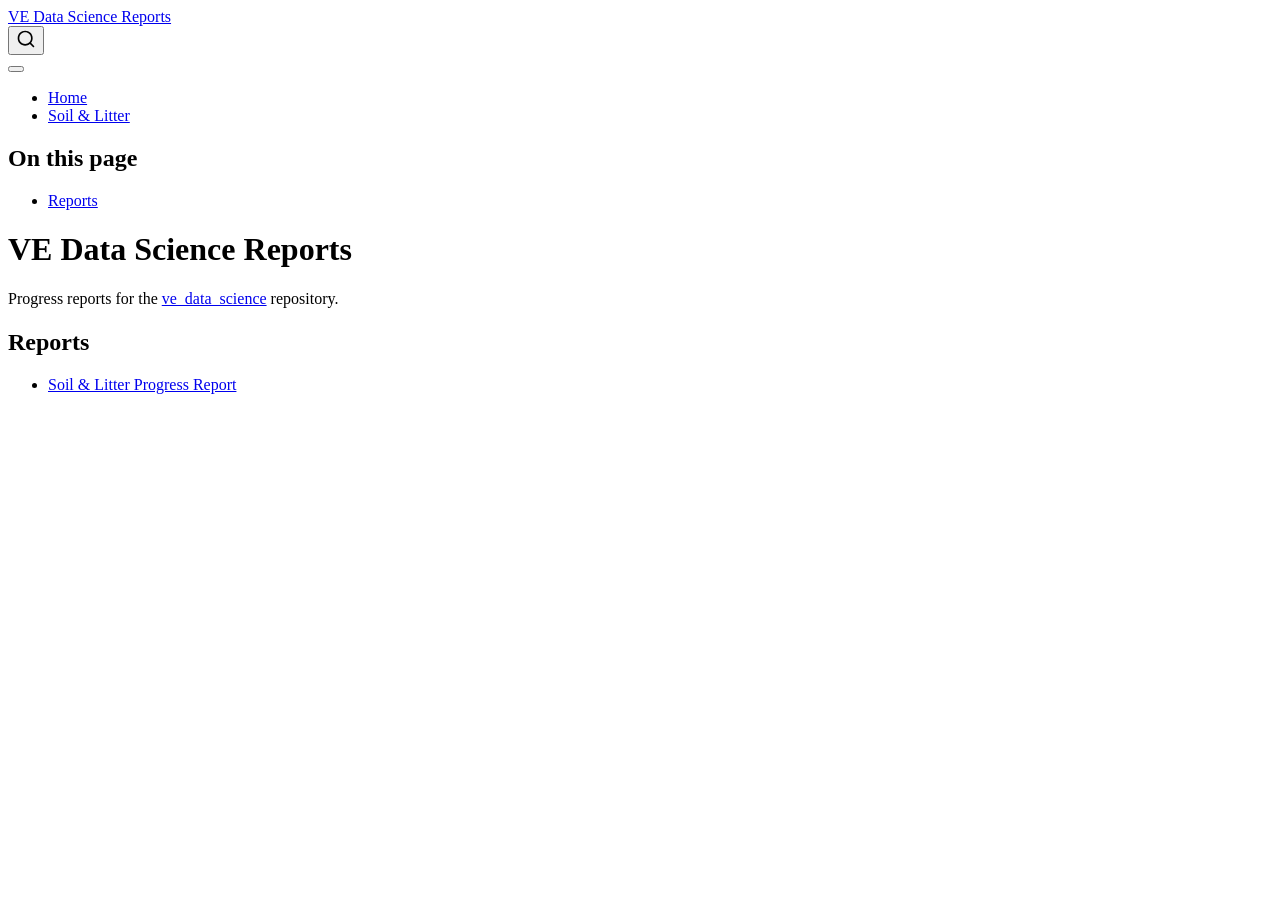
==== index.html @ 84e3a099 "Built site for gh-pages" ====
<html xmlns="http://www.w3.org/1999/xhtml">    
  <head>      
    <title>Redirect to docs/index.html</title>      
    <meta http-equiv="refresh" content="0;URL='docs/index.html'" />    
  </head>    
  <body> 
  </body>  
</html>
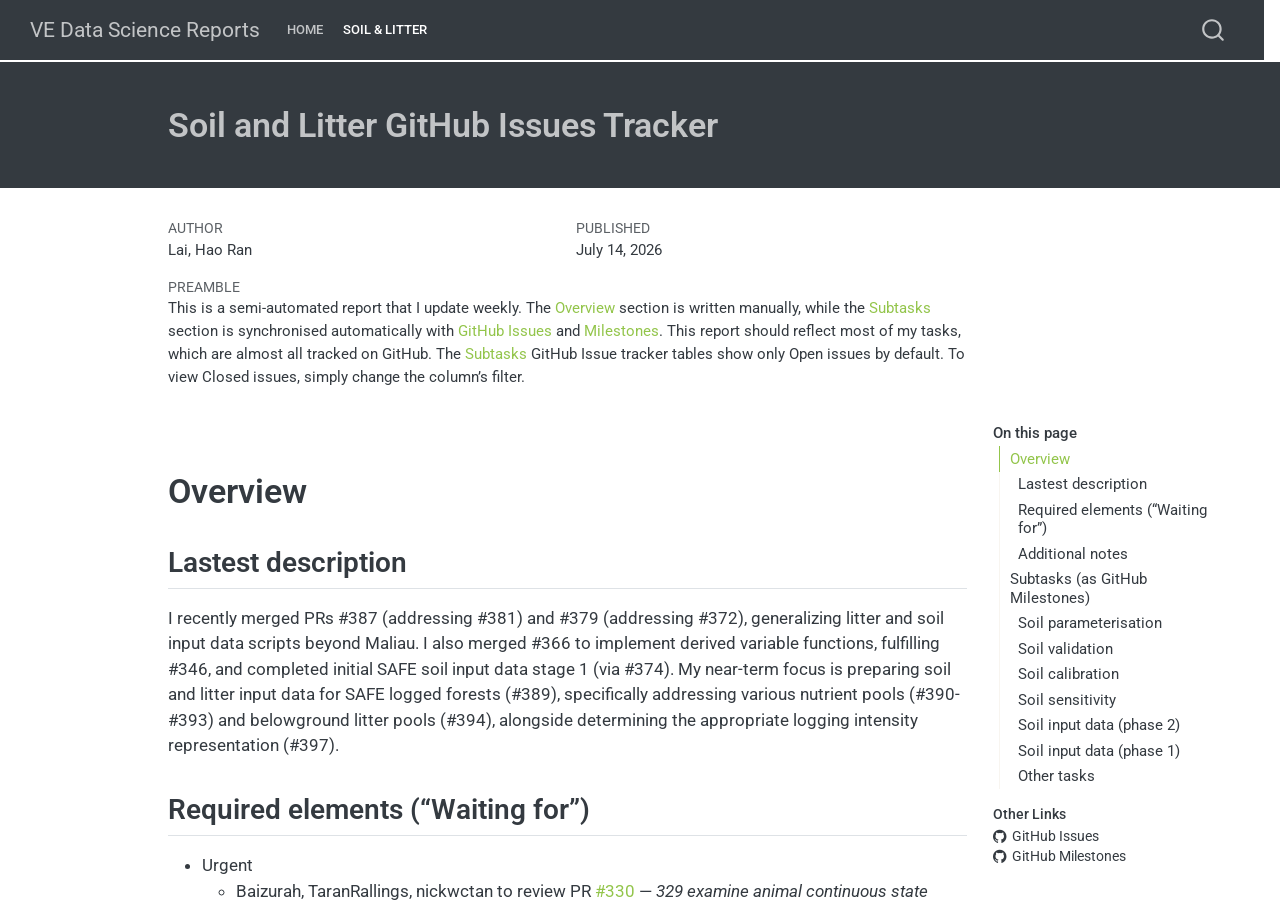
==== commit 010e369a: "Built site for gh-pages" ====
--- a/index.html
+++ b/index.html
@@ -1,7 +1,7 @@
 <html xmlns="http://www.w3.org/1999/xhtml">    
   <head>      
-    <title>Redirect to docs/index.html</title>      
-    <meta http-equiv="refresh" content="0;URL='docs/index.html'" />    
+    <title>Redirect to docs/soil_progress_report.html</title>      
+    <meta http-equiv="refresh" content="0;URL='docs/soil_progress_report.html'" />    
   </head>    
   <body> 
   </body>  
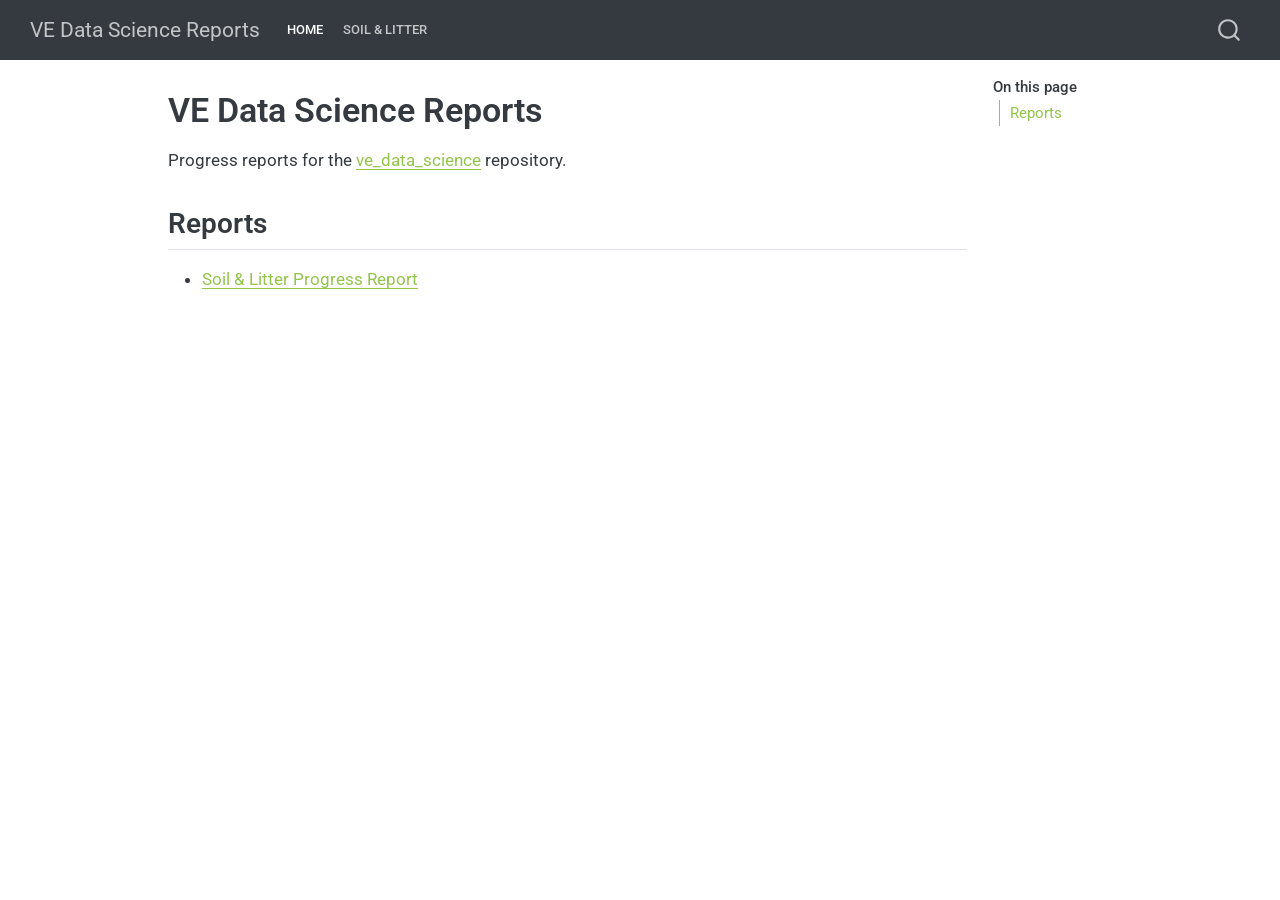
==== commit 2a04e6bf: "Built site for gh-pages" ====
--- a/index.html
+++ b/index.html
@@ -1,7 +1,7 @@
 <html xmlns="http://www.w3.org/1999/xhtml">    
   <head>      
-    <title>Redirect to docs/soil_progress_report.html</title>      
-    <meta http-equiv="refresh" content="0;URL='docs/soil_progress_report.html'" />    
+    <title>Redirect to docs/index.html</title>      
+    <meta http-equiv="refresh" content="0;URL='docs/index.html'" />    
   </head>    
   <body> 
   </body>  
